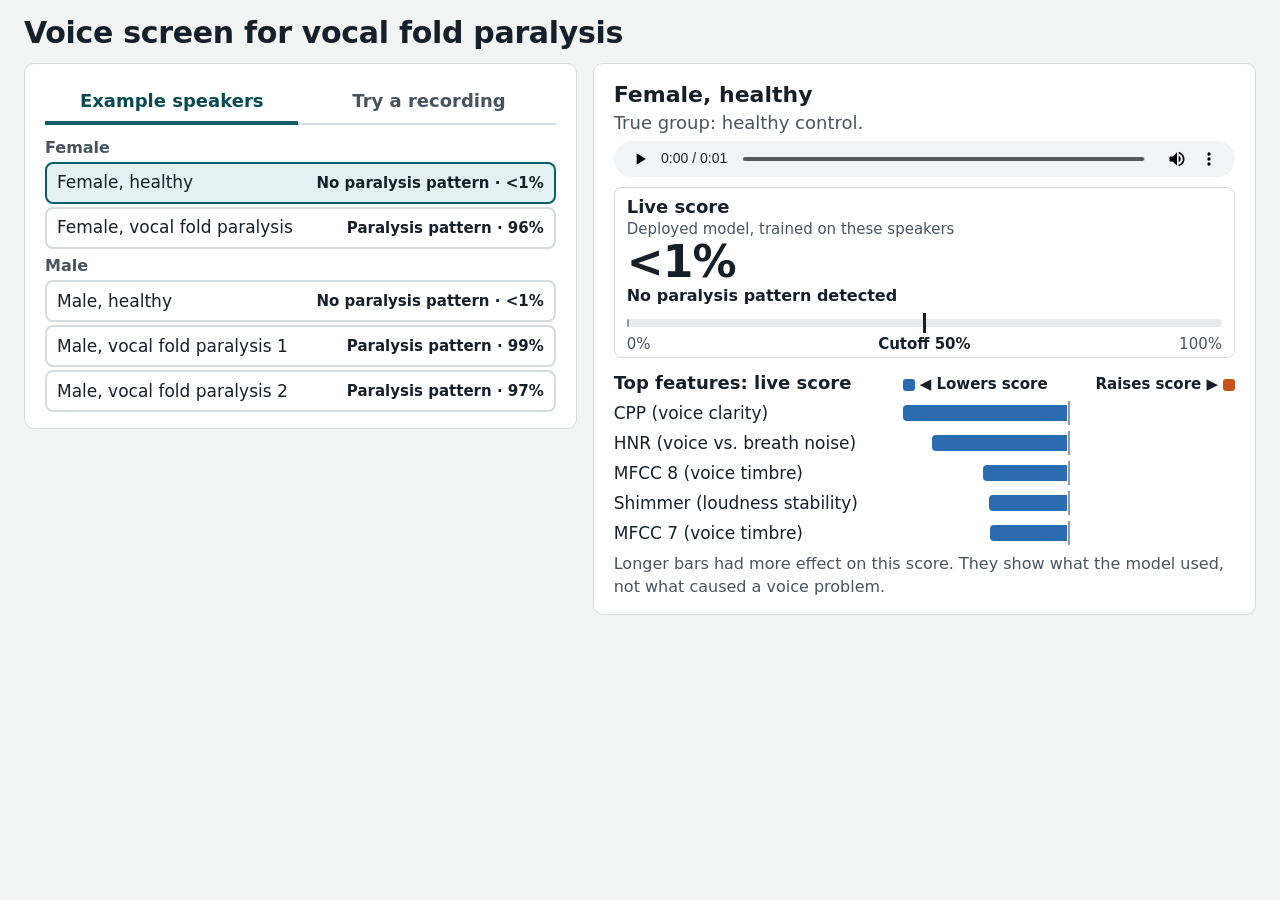
==== ui/index.html @ 1c357630 "Add vocal fold paralysis voice screen demo Add a plain HTML/CSS/JS page in ui/ and a /api/predict en" ====
<!doctype html>
<html lang="en">
<head>
  <meta charset="utf-8">
  <meta name="viewport" content="width=device-width, initial-scale=1">
  <title>Voice Screen Demo</title>
  <meta name="description" content="Research demo of a voice screen for vocal fold paralysis. Not for diagnosis.">
  <link rel="icon" href="data:,">
  <link rel="stylesheet" href="styles.css?v=5">
</head>
<body>
  <header class="page-header">
    <h1>Voice screen for vocal fold paralysis</h1>
  </header>

  <p id="mock-banner" class="mock-banner" hidden>
    <strong>Mock mode.</strong> No model is running. Every score on this page is made up.
  </p>

  <main class="layout">
    <section class="card input-card" aria-label="Choose a voice sample">
      <div class="tabs" role="tablist" aria-label="How to try the screen">
        <button class="tab" role="tab" id="tab-examples" aria-controls="panel-examples" aria-selected="true">Example speakers</button>
        <button class="tab" role="tab" id="tab-recording" aria-controls="panel-recording" aria-selected="false" tabindex="-1">Try a recording</button>
      </div>

      <div id="panel-examples" role="tabpanel" aria-labelledby="tab-examples">
        <div id="examples-list" class="examples-list"><p class="muted">Loading examples…</p></div>
      </div>

      <div id="panel-recording" role="tabpanel" aria-labelledby="tab-recording" hidden>
        <fieldset class="sex-field">
          <legend>Sex</legend>
          <label class="choice"><input type="radio" name="sex" value="female"> Female</label>
          <label class="choice"><input type="radio" name="sex" value="male"> Male</label>
        </fieldset>

        <div class="instructions">
          <h2>How to record</h2>
          <p>In a quiet room, hold “ah” at a comfortable, normal pitch for about 2 seconds.</p>
        </div>

        <div class="audio-actions">
          <label id="drop-zone" class="drop-zone" for="file-input">
            <strong>Drag and drop a WAV file here</strong>
            <span>or click to choose one</span>
          </label>
          <input id="file-input" class="visually-hidden" type="file" accept=".wav,audio/wav,audio/x-wav,audio/wave">
          <button id="record-button" class="button" type="button">Record in browser instead</button>
        </div>

        <div id="recorder-status" class="recorder-status" hidden>
          <p id="recorder-text" class="recorder-text" aria-live="assertive"></p>
          <div class="progress" aria-hidden="true"><div id="recorder-progress" class="progress-fill"></div></div>
          <button id="recorder-cancel" class="link-button" type="button">Cancel</button>
        </div>

        <div id="audio-summary" class="audio-summary" hidden>
          <p id="audio-name" class="audio-name"></p>
          <audio id="audio-preview" controls></audio>
        </div>

        <p id="audio-error" class="inline-error" role="alert" hidden></p>

        <button id="submit-button" class="button button-primary" type="button" disabled>Get screening score</button>
        <p id="submit-hint" class="hint"></p>
        <p id="privacy-note" class="hint"></p>
      </div>
    </section>

    <section id="result" class="card result-card" aria-label="Result" aria-live="polite"></section>
  </main>

  <script src="app.js?v=5"></script>
</body>
</html>
---- ui/styles.css ----
:root {
  color-scheme: light;
  --page: #f2f4f4;
  --surface: #ffffff;
  --ink: #16202a;
  --ink-2: #47545f;
  --line: #d5dbde;
  --line-strong: #8d99a3;
  --accent: #0b5f6b;
  --accent-dark: #084a54;
  --accent-tint: #e4f1f2;
  --raises: #c8541b;
  --lowers: #2b6cb0;
  --track: #e6eaec;
  --critical: #c22f2f;
  --critical-tint: #fbeaea;
  --notice-tint: #fff4d6;
  --notice-line: #d39b00;
}

* { box-sizing: border-box; }

html { -webkit-text-size-adjust: 100%; }

body {
  margin: 0;
  padding: 16px 24px 24px;
  background: var(--page);
  color: var(--ink);
  font: 18px/1.4 system-ui, -apple-system, "Segoe UI", Roboto, "Helvetica Neue", Arial, sans-serif;
}

body > * { max-width: 1320px; margin-inline: auto; }

h1, h2, h3, p, ul, fieldset { margin: 0; padding: 0; }
h1 { font-size: 30px; line-height: 1.15; letter-spacing: -0.01em; }
h2 { font-size: 18px; }
fieldset { border: 0; min-width: 0; }

[hidden] { display: none !important; }

:focus-visible { outline: 3px solid var(--accent); outline-offset: 2px; }

.visually-hidden {
  position: absolute;
  width: 1px;
  height: 1px;
  overflow: hidden;
  clip-path: inset(50%);
  white-space: nowrap;
}

.muted { color: var(--ink-2); }

/* Page header */
.page-header {
  display: flex;
  flex-wrap: wrap;
  align-items: center;
  justify-content: space-between;
  gap: 8px 24px;
  margin-bottom: 12px;
}
.mock-banner {
  margin-bottom: 12px;
  padding: 8px 14px;
  background: var(--notice-tint);
  border-left: 5px solid var(--notice-line);
  border-radius: 4px;
}

/* Layout */
.layout {
  display: grid;
  grid-template-columns: minmax(0, 5fr) minmax(0, 6fr);
  gap: 16px;
  align-items: start;
}
.card {
  background: var(--surface);
  border: 1px solid var(--line);
  border-radius: 10px;
  padding: 16px 20px;
  min-width: 0;
}

/* Tabs */
.tabs {
  display: flex;
  gap: 4px;
  margin-bottom: 12px;
  border-bottom: 2px solid var(--line);
}
.tab {
  flex: 1;
  min-height: 44px;
  margin-bottom: -2px;
  padding: 8px 10px;
  background: none;
  border: 0;
  border-bottom: 4px solid transparent;
  color: var(--ink-2);
  font: inherit;
  font-weight: 650;
  cursor: pointer;
}
.tab:hover { color: var(--ink); }
.tab[aria-selected="true"] { color: var(--accent-dark); border-bottom-color: var(--accent); }

/* Example list */
.examples-list { display: grid; gap: 6px; }
.example-group { display: grid; gap: 3px; }
.example-group h3 { font-size: 16px; color: var(--ink-2); }
.example {
  display: flex;
  flex-wrap: wrap;
  align-items: center;
  justify-content: space-between;
  gap: 0 12px;
  width: 100%;
  min-height: 42px;
  padding: 5px 10px;
  background: var(--surface);
  border: 2px solid var(--line);
  border-radius: 8px;
  color: inherit;
  font: inherit;
  font-size: 17px;
  text-align: left;
  cursor: pointer;
}
.example:hover { border-color: var(--line-strong); }
.example[aria-pressed="true"] { border-color: var(--accent); background: var(--accent-tint); }
.example-status { font-size: 15px; font-weight: 650; font-variant-numeric: tabular-nums; }
.example-audio { display: block; width: 100%; height: 36px; margin-top: 6px; }

/* Buttons */
.button {
  display: inline-flex;
  align-items: center;
  justify-content: center;
  min-height: 46px;
  padding: 8px 16px;
  background: var(--surface);
  border: 2px solid var(--accent);
  border-radius: 8px;
  color: var(--accent-dark);
  font: inherit;
  font-weight: 650;
  cursor: pointer;
}
.button:hover:not(:disabled) { background: var(--accent-tint); }
.button:disabled { opacity: 0.5; cursor: not-allowed; }
.button-primary { width: 100%; background: var(--accent); color: #fff; }
.button-primary:hover:not(:disabled) { background: var(--accent-dark); }
.link-button {
  padding: 4px;
  background: none;
  border: 0;
  color: var(--accent-dark);
  font: inherit;
  font-weight: 600;
  text-decoration: underline;
  cursor: pointer;
}
.drop-zone:has(+ input:focus-visible) { outline: 3px solid var(--accent); outline-offset: 2px; }

/* Recording form */
.sex-field {
  display: flex;
  flex-wrap: wrap;
  align-items: center;
  gap: 4px 20px;
  margin-bottom: 12px;
}
.sex-field legend { float: left; margin-right: 20px; font-weight: 700; }
.choice { display: inline-flex; align-items: center; gap: 8px; min-height: 44px; cursor: pointer; }
.choice input { width: 22px; height: 22px; margin: 0; accent-color: var(--accent); }
.instructions { margin-bottom: 12px; padding: 10px 14px; background: var(--page); border-radius: 8px; }
.audio-actions { display: grid; gap: 10px; margin-bottom: 12px; }
.drop-zone {
  display: grid;
  justify-items: center;
  gap: 2px;
  padding: 18px 12px;
  border: 2px dashed var(--accent);
  border-radius: 8px;
  color: var(--accent-dark);
  text-align: center;
  cursor: pointer;
}
.drop-zone:hover, .drop-zone-active { background: var(--accent-tint); }
.drop-zone-active { border-style: solid; }
.drop-zone span { color: var(--ink-2); font-size: 16px; }
.recorder-status, .audio-summary { margin-bottom: 12px; }
.recorder-text { font-size: 24px; font-weight: 700; }
.progress { height: 10px; margin: 6px 0; background: var(--track); border-radius: 5px; overflow: hidden; }
.progress-fill { width: 0; height: 100%; background: var(--accent); }
.audio-name { margin-bottom: 4px; font-weight: 600; overflow-wrap: anywhere; }
.audio-summary audio { display: block; width: 100%; height: 40px; }
.inline-error {
  margin-bottom: 12px;
  padding: 8px 12px;
  background: var(--critical-tint);
  border-left: 5px solid var(--critical);
  border-radius: 4px;
}
.hint { margin-top: 8px; color: var(--ink-2); font-size: 16px; }

/* Result panel */
.result-card { min-height: 300px; }
.result-head { display: flex; flex-wrap: wrap; align-items: center; gap: 4px 12px; }
.result-head h2 { font-size: 22px; }
.result-meta { color: var(--ink-2); }
.badge {
  padding: 1px 8px;
  background: var(--notice-tint);
  border: 1px solid var(--notice-line);
  border-radius: 4px;
  font-size: 15px;
  font-weight: 700;
  letter-spacing: 0.02em;
}
.mock-note { margin-top: 6px; font-weight: 600; }

.score { margin-top: 10px; padding-bottom: 12px; border-bottom: 1px solid var(--line); }
.score-row { display: flex; flex-wrap: wrap; align-items: center; gap: 2px 20px; }
.score-number { font-size: 64px; line-height: 1; font-weight: 750; letter-spacing: -0.02em; }
.score-text { display: grid; gap: 3px; justify-items: start; }
.score-finding { font-size: 20px; font-weight: 700; line-height: 1.2; }
.score-scale { position: relative; height: 16px; margin: 14px 0 26px; }
.score-track { position: absolute; inset: 4px 0; background: var(--track); border-radius: 4px; }
.score-fill { position: absolute; inset: 0 auto 0 0; background: var(--line-strong); border-radius: 4px; }
.score-cutoff { position: absolute; top: -2px; bottom: -2px; width: 3px; margin-left: -1.5px; background: var(--ink); }
.score-cutoff-label, .score-end {
  position: absolute;
  top: 19px;
  color: var(--ink-2);
  font-size: 15px;
  white-space: nowrap;
}
.score-cutoff-label { transform: translateX(-50%); color: var(--ink); font-weight: 600; }
.score-end-low { left: 0; }
.score-end-high { right: 0; }
.score-explain { font-size: 16px; color: var(--ink-2); }

.score-tile { display: grid; margin-top: 10px; align-content: start; gap: 2px; padding: 8px 12px 0; border: 1px solid var(--line); border-radius: 8px; }
.score-tile-title { font-weight: 700; line-height: 1.2; }
.score-tile-source { font-size: 15px; line-height: 1.2; color: var(--ink-2); }
.score-tile .score-number { font-size: 44px; }
.score-tile .score-finding { font-size: 16px; }
.score-tile .score-scale { margin-top: 8px; }

.features { margin-top: 12px; }
.features-head {
  display: grid;
  grid-template-columns: minmax(0, 5fr) minmax(0, 6fr);
  gap: 12px;
  align-items: end;
  margin-bottom: 6px;
}
.features-poles { display: flex; justify-content: space-between; gap: 8px; font-size: 15px; font-weight: 650; }
.pole { display: inline-flex; align-items: center; gap: 5px; }
.pole-swatch { width: 12px; height: 12px; border-radius: 3px; }
.feature-list { list-style: none; display: grid; gap: 6px; }
.feature {
  display: grid;
  grid-template-columns: minmax(0, 5fr) minmax(0, 6fr);
  gap: 12px;
  align-items: center;
}
.feature-label { font-size: 17px; line-height: 1.2; }
.feature-bar { position: relative; display: grid; grid-template-columns: 1fr 1fr; height: 24px; }
.feature-bar::after {
  content: "";
  position: absolute;
  inset: 0 auto 0 50%;
  width: 2px;
  margin-left: -1px;
  background: var(--line-strong);
}
.bar { align-self: center; height: 16px; min-width: 3px; }
.bar-down { justify-self: end; margin-right: 2px; background: var(--lowers); border-radius: 4px 0 0 4px; }
.bar-up { grid-column: 2; margin-left: 2px; background: var(--raises); border-radius: 0 4px 4px 0; }
.features-note { margin-top: 8px; font-size: 16px; color: var(--ink-2); }

/* Empty, loading and error states */
.state { display: grid; justify-items: start; gap: 10px; padding: 12px 0; }
.state h2 { font-size: 22px; }
.state-actions { display: flex; flex-wrap: wrap; gap: 10px; }
.state-error { padding-left: 16px; border-left: 5px solid var(--critical); }
.spinner {
  width: 44px;
  height: 44px;
  border: 5px solid var(--track);
  border-top-color: var(--accent);
  border-radius: 50%;
  animation: spin 0.9s linear infinite;
}
@keyframes spin { to { transform: rotate(360deg); } }
@media (prefers-reduced-motion: reduce) {
  .spinner { animation-duration: 3s; }
}

/* Phones and narrow windows */
@media (max-width: 900px) {
  .layout { grid-template-columns: minmax(0, 1fr); }
}
@media (max-width: 560px) {
  body { padding: 12px 16px 20px; }
  h1 { font-size: 25px; }
  .card { padding: 12px 14px; }
  .feature, .features-head { grid-template-columns: minmax(0, 1fr); gap: 2px; }
  .feature { margin-bottom: 6px; }
  .score-number { font-size: 56px; }
}
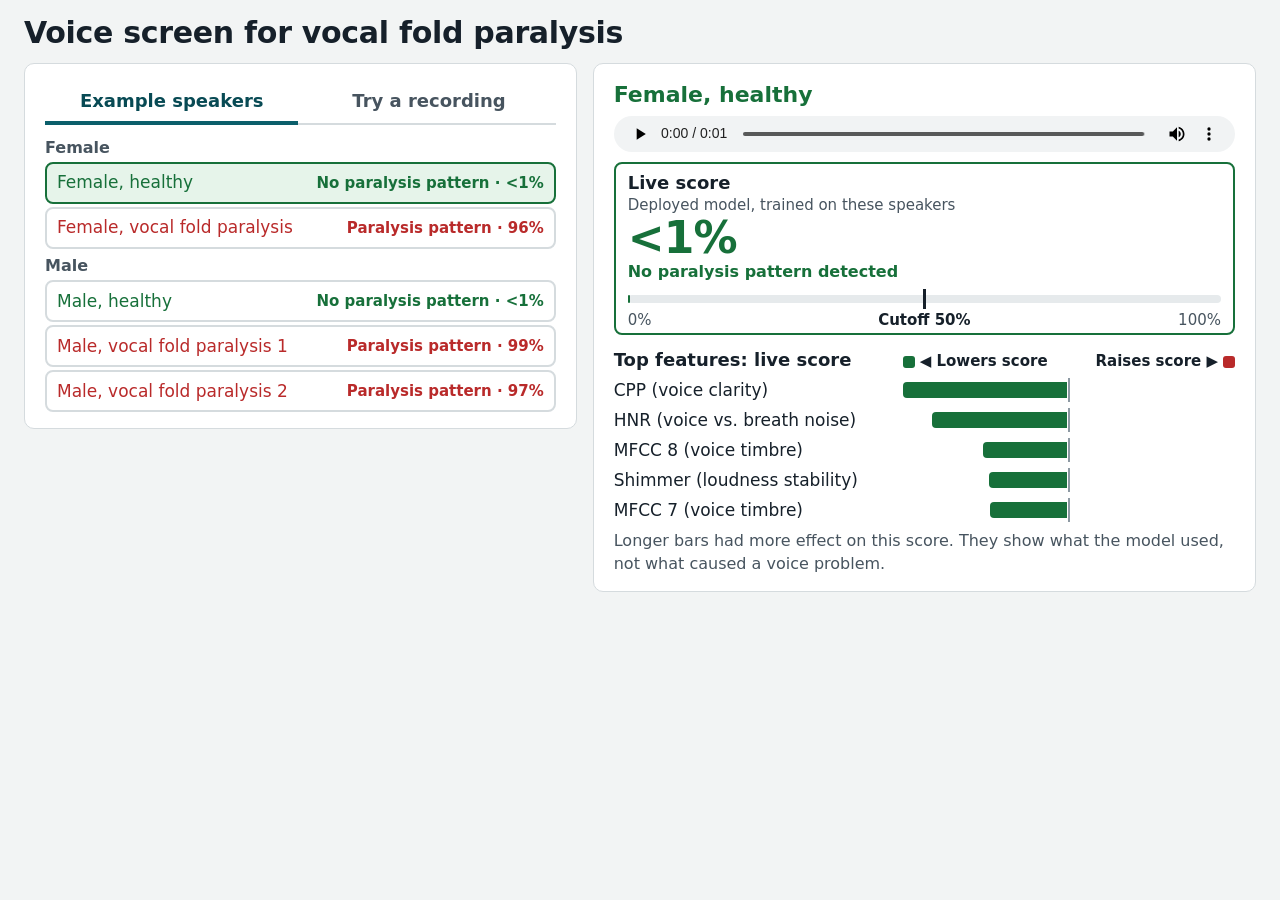
==== commit 99780661: "Color results by group and fix browser recording timing Show healthy results in green and vocal fold" ====
--- a/ui/index.html
+++ b/ui/index.html
@@ -6,7 +6,7 @@
   <title>Voice Screen Demo</title>
   <meta name="description" content="Research demo of a voice screen for vocal fold paralysis. Not for diagnosis.">
   <link rel="icon" href="data:,">
-  <link rel="stylesheet" href="styles.css?v=5">
+  <link rel="stylesheet" href="styles.css?v=8">
 </head>
 <body>
   <header class="page-header">
@@ -71,6 +71,6 @@
     <section id="result" class="card result-card" aria-label="Result" aria-live="polite"></section>
   </main>
 
-  <script src="app.js?v=5"></script>
+  <script src="app.js?v=9"></script>
 </body>
 </html>
--- a/ui/styles.css
+++ b/ui/styles.css
@@ -9,8 +9,12 @@
   --accent: #0b5f6b;
   --accent-dark: #084a54;
   --accent-tint: #e4f1f2;
-  --raises: #c8541b;
-  --lowers: #2b6cb0;
+  --healthy: #17703a;
+  --healthy-tint: #e6f4ea;
+  --paralysis: #b92a2a;
+  --paralysis-tint: #fbeaea;
+  --raises: var(--paralysis);
+  --lowers: var(--healthy);
   --track: #e6eaec;
   --critical: #c22f2f;
   --critical-tint: #fbeaea;
@@ -51,6 +55,11 @@
 }
 
 .muted { color: var(--ink-2); }
+
+/* Green for healthy, red for vocal fold paralysis */
+.tone-healthy { --tone: var(--healthy); --tone-tint: var(--healthy-tint); }
+.tone-paralysis { --tone: var(--paralysis); --tone-tint: var(--paralysis-tint); }
+.tone-text { color: var(--tone); }
 
 /* Page header */
 .page-header {
@@ -130,7 +139,7 @@
   cursor: pointer;
 }
 .example:hover { border-color: var(--line-strong); }
-.example[aria-pressed="true"] { border-color: var(--accent); background: var(--accent-tint); }
+.example[aria-pressed="true"] { border-color: var(--tone); background: var(--tone-tint); }
 .example-status { font-size: 15px; font-weight: 650; font-variant-numeric: tabular-nums; }
 .example-audio { display: block; width: 100%; height: 36px; margin-top: 6px; }
 
@@ -225,12 +234,12 @@
 
 .score { margin-top: 10px; padding-bottom: 12px; border-bottom: 1px solid var(--line); }
 .score-row { display: flex; flex-wrap: wrap; align-items: center; gap: 2px 20px; }
-.score-number { font-size: 64px; line-height: 1; font-weight: 750; letter-spacing: -0.02em; }
+.score-number { color: var(--tone); font-size: 64px; line-height: 1; font-weight: 750; letter-spacing: -0.02em; }
 .score-text { display: grid; gap: 3px; justify-items: start; }
-.score-finding { font-size: 20px; font-weight: 700; line-height: 1.2; }
+.score-finding { color: var(--tone); font-size: 20px; font-weight: 700; line-height: 1.2; }
 .score-scale { position: relative; height: 16px; margin: 14px 0 26px; }
 .score-track { position: absolute; inset: 4px 0; background: var(--track); border-radius: 4px; }
-.score-fill { position: absolute; inset: 0 auto 0 0; background: var(--line-strong); border-radius: 4px; }
+.score-fill { position: absolute; inset: 0 auto 0 0; background: var(--tone); border-radius: 4px; }
 .score-cutoff { position: absolute; top: -2px; bottom: -2px; width: 3px; margin-left: -1.5px; background: var(--ink); }
 .score-cutoff-label, .score-end {
   position: absolute;
@@ -244,7 +253,7 @@
 .score-end-high { right: 0; }
 .score-explain { font-size: 16px; color: var(--ink-2); }
 
-.score-tile { display: grid; margin-top: 10px; align-content: start; gap: 2px; padding: 8px 12px 0; border: 1px solid var(--line); border-radius: 8px; }
+.score-tile { display: grid; margin-top: 10px; align-content: start; gap: 2px; padding: 8px 12px 0; border: 2px solid var(--tone); border-radius: 8px; }
 .score-tile-title { font-weight: 700; line-height: 1.2; }
 .score-tile-source { font-size: 15px; line-height: 1.2; color: var(--ink-2); }
 .score-tile .score-number { font-size: 44px; }
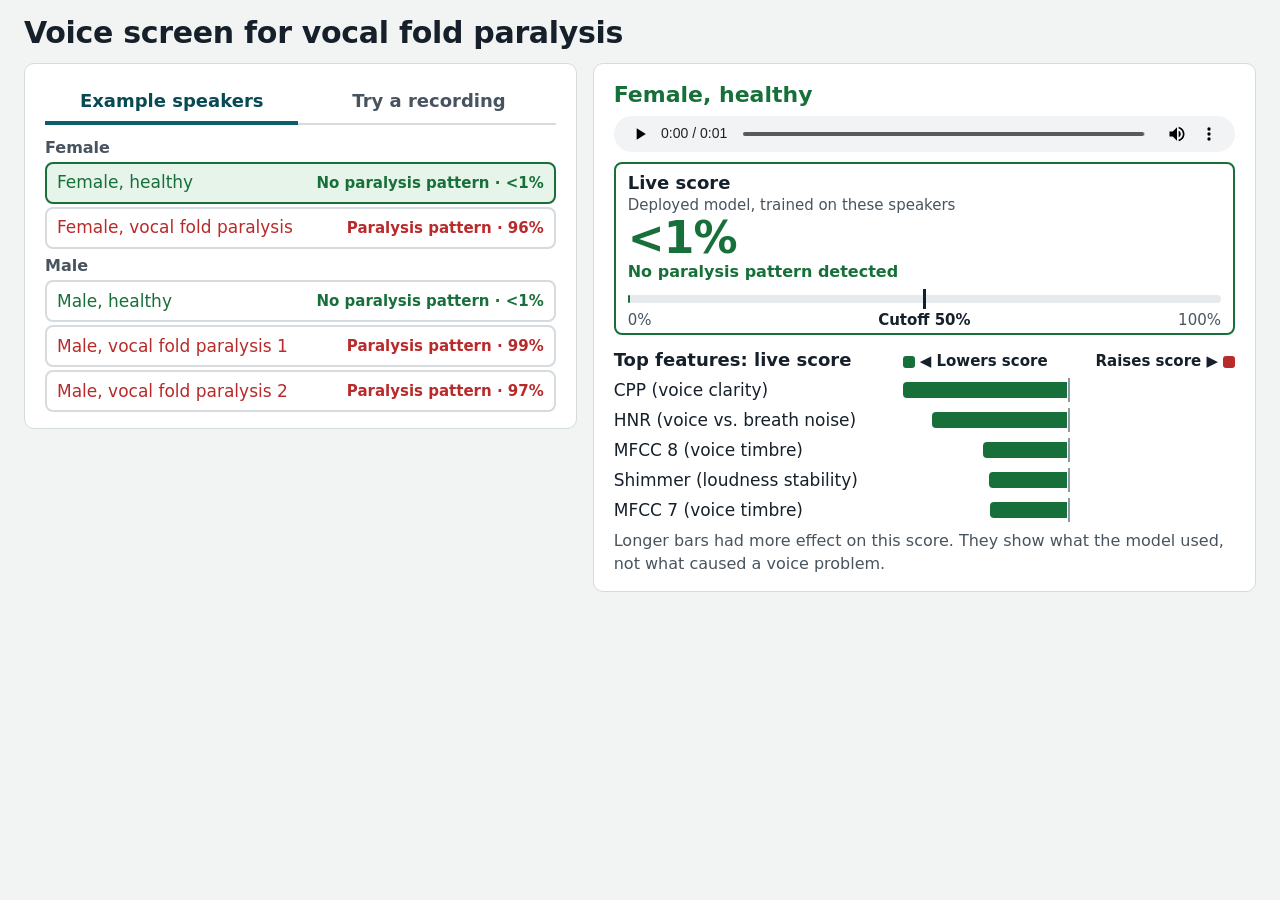
==== commit 96c78ddb: "Add a button to remove an uploaded recording The × beside the file name clears the recording, score " ====
--- a/ui/index.html
+++ b/ui/index.html
@@ -6,7 +6,7 @@
   <title>Voice Screen Demo</title>
   <meta name="description" content="Research demo of a voice screen for vocal fold paralysis. Not for diagnosis.">
   <link rel="icon" href="data:,">
-  <link rel="stylesheet" href="styles.css?v=8">
+  <link rel="stylesheet" href="styles.css?v=9">
 </head>
 <body>
   <header class="page-header">
@@ -56,7 +56,10 @@
         </div>
 
         <div id="audio-summary" class="audio-summary" hidden>
-          <p id="audio-name" class="audio-name"></p>
+          <div class="audio-head">
+            <p id="audio-name" class="audio-name"></p>
+            <button id="audio-remove" class="remove-button" type="button" aria-label="Remove recording" title="Remove recording">×</button>
+          </div>
           <audio id="audio-preview" controls></audio>
         </div>
 
@@ -71,6 +74,6 @@
     <section id="result" class="card result-card" aria-label="Result" aria-live="polite"></section>
   </main>
 
-  <script src="app.js?v=9"></script>
+  <script src="app.js?v=10"></script>
 </body>
 </html>
--- a/ui/styles.css
+++ b/ui/styles.css
@@ -205,7 +205,23 @@
 .recorder-text { font-size: 24px; font-weight: 700; }
 .progress { height: 10px; margin: 6px 0; background: var(--track); border-radius: 5px; overflow: hidden; }
 .progress-fill { width: 0; height: 100%; background: var(--accent); }
-.audio-name { margin-bottom: 4px; font-weight: 600; overflow-wrap: anywhere; }
+.audio-head { display: flex; align-items: center; justify-content: space-between; gap: 8px; margin-bottom: 4px; }
+.audio-name { min-width: 0; font-weight: 600; overflow-wrap: anywhere; }
+.remove-button {
+  flex: none;
+  width: 36px;
+  height: 36px;
+  padding: 0;
+  background: none;
+  border: 0;
+  border-radius: 8px;
+  color: var(--ink-2);
+  font: inherit;
+  font-size: 26px;
+  line-height: 1;
+  cursor: pointer;
+}
+.remove-button:hover { background: var(--track); color: var(--ink); }
 .audio-summary audio { display: block; width: 100%; height: 40px; }
 .inline-error {
   margin-bottom: 12px;
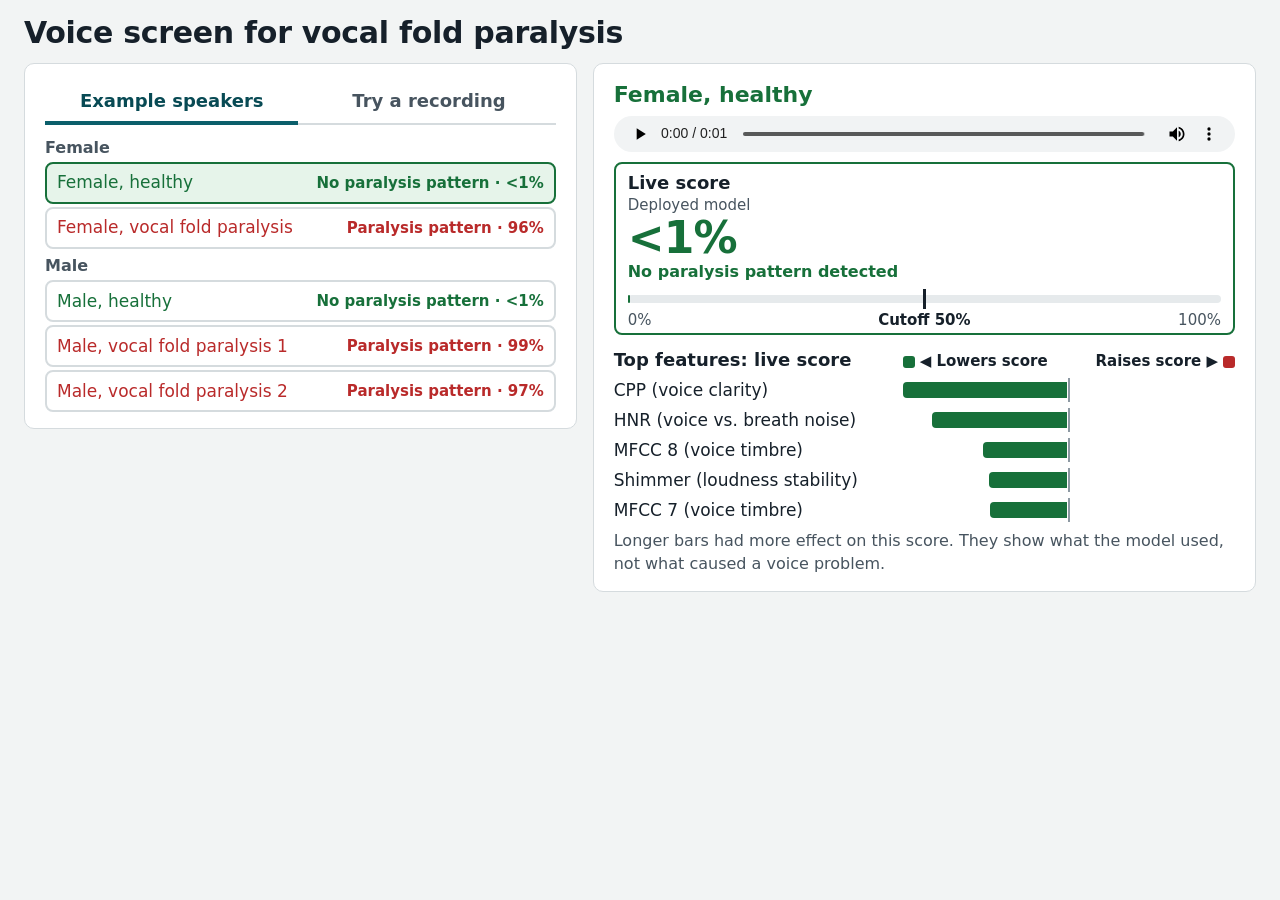
==== commit 03aabf91: "Remove "trained on these speakers" from the example score box Co-Authored-By: Claude Opus 5.5 <norep" ====
--- a/ui/index.html
+++ b/ui/index.html
@@ -74,6 +74,6 @@
     <section id="result" class="card result-card" aria-label="Result" aria-live="polite"></section>
   </main>
 
-  <script src="app.js?v=10"></script>
+  <script src="app.js?v=11"></script>
 </body>
 </html>
